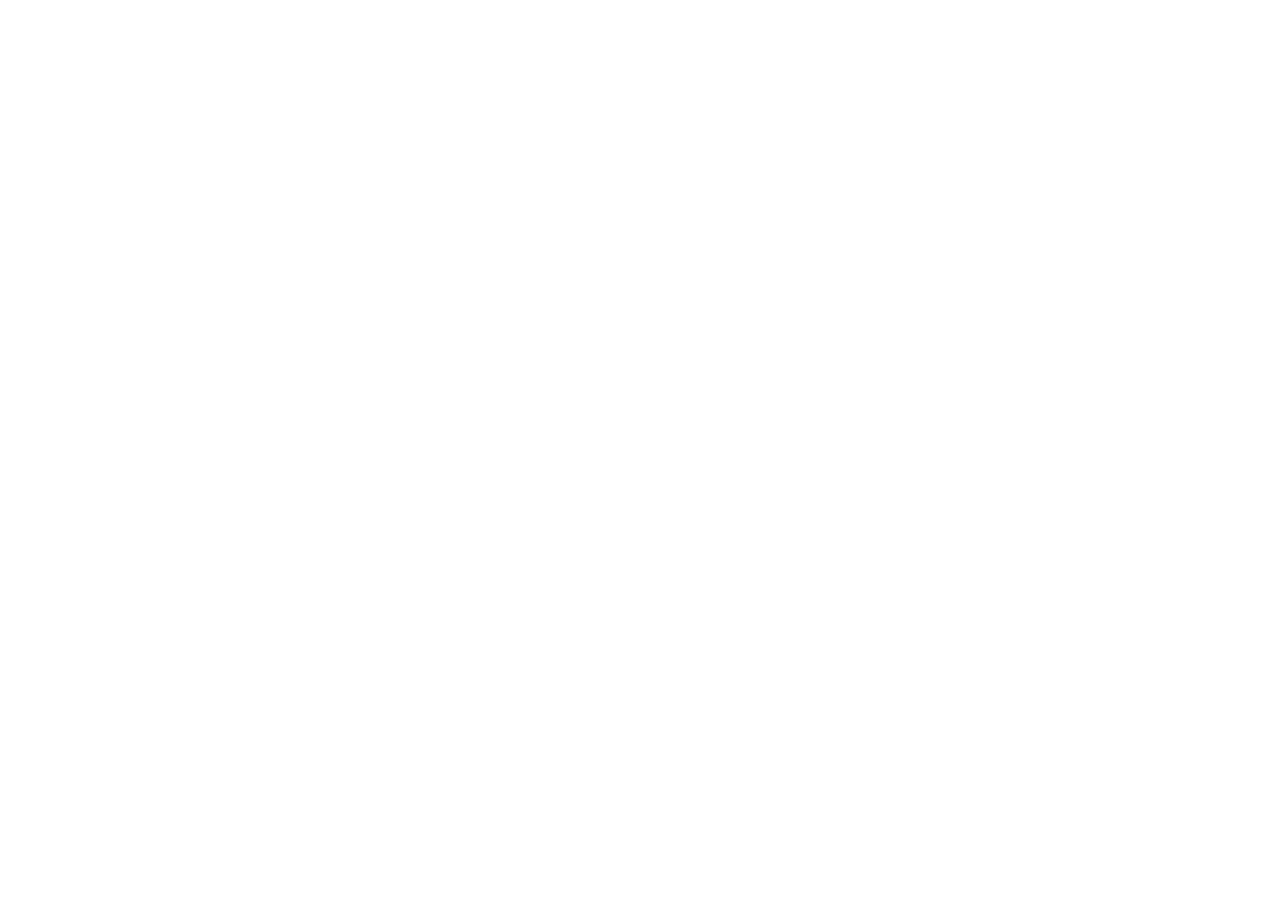
==== recipes/chicken.html @ 3a8e017f "Add new recipes/ directory to hold recipe pages" ====
<!DOCTYPE html>
<html lang="en">
<head>
    <meta charset="UTF-8">
    <meta name="viewport" content="width=device-width, initial-scale=1.0">
    <title>Pan Seared Chicken</title>
</head>
<body>
    
</body>
</html>
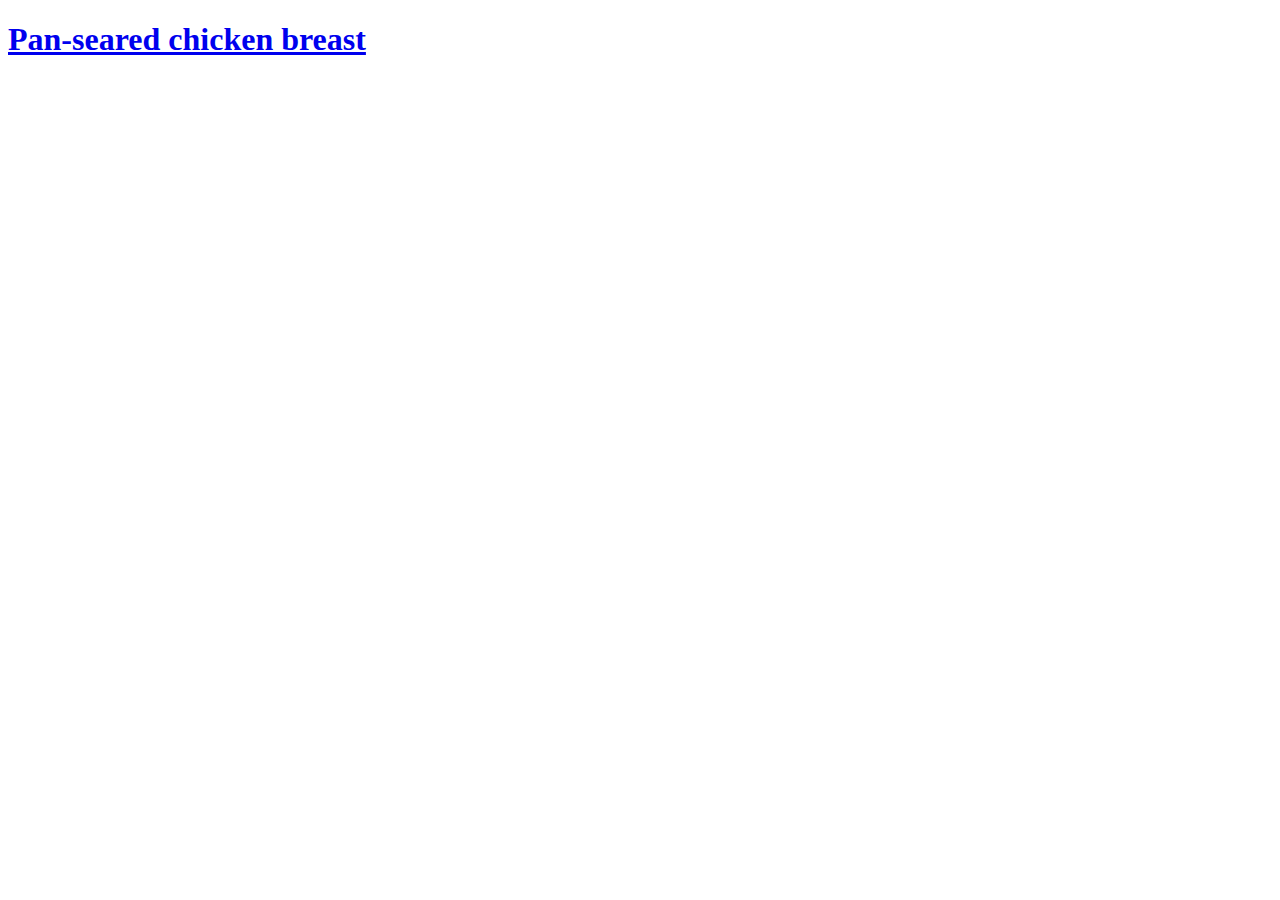
==== commit cc58130f: "Change links on index and recipes/chicken.html" ====
--- a/recipes/chicken.html
+++ b/recipes/chicken.html
@@ -6,6 +6,6 @@
     <title>Pan Seared Chicken</title>
 </head>
 <body>
-    
+    <h1><a href="https://thealmondeater.com/pan-seared-chicken-breast/">Pan-seared chicken breast</a></h1>
 </body>
 </html>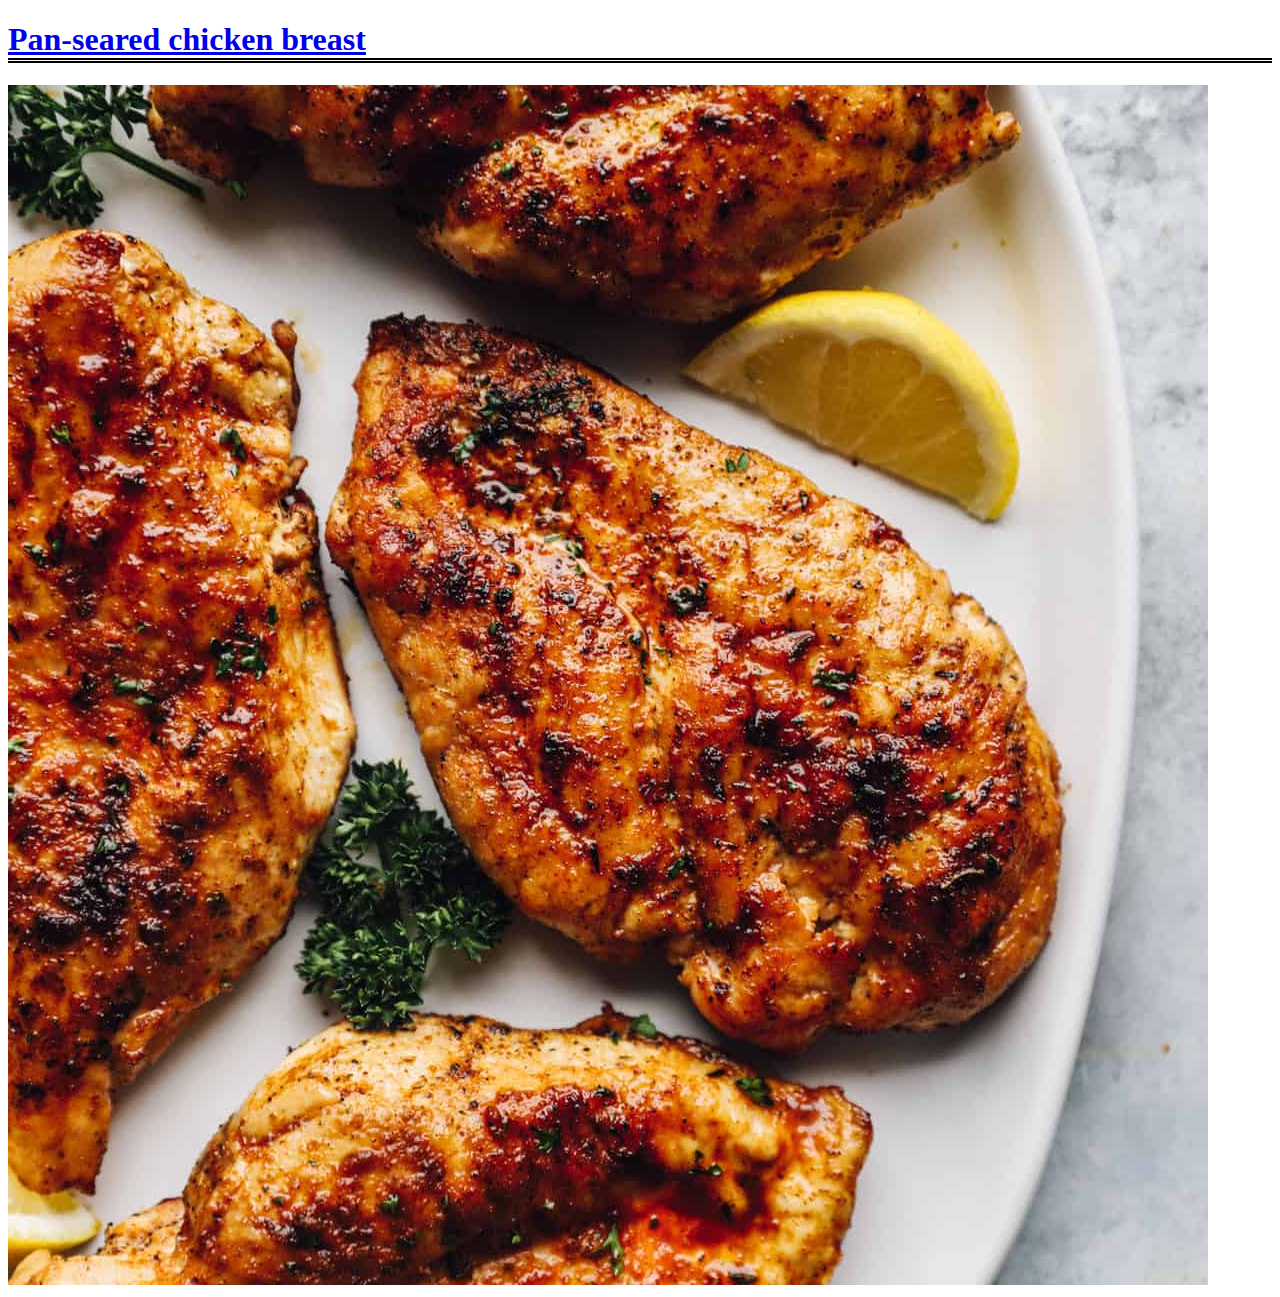
==== commit d5d102a9: "Add new content to recipe pages" ====
--- a/recipes/chicken.html
+++ b/recipes/chicken.html
@@ -6,6 +6,7 @@
     <title>Pan Seared Chicken</title>
 </head>
 <body>
-    <h1><a href="https://thealmondeater.com/pan-seared-chicken-breast/">Pan-seared chicken breast</a></h1>
+    <h1 style="border-bottom-style: double; border-bottom-width: 5px;"><a href="https://thealmondeater.com/pan-seared-chicken-breast/">Pan-seared chicken breast</a></h1>
+    <img src="../images/chicken.jpg"/>
 </body>
 </html>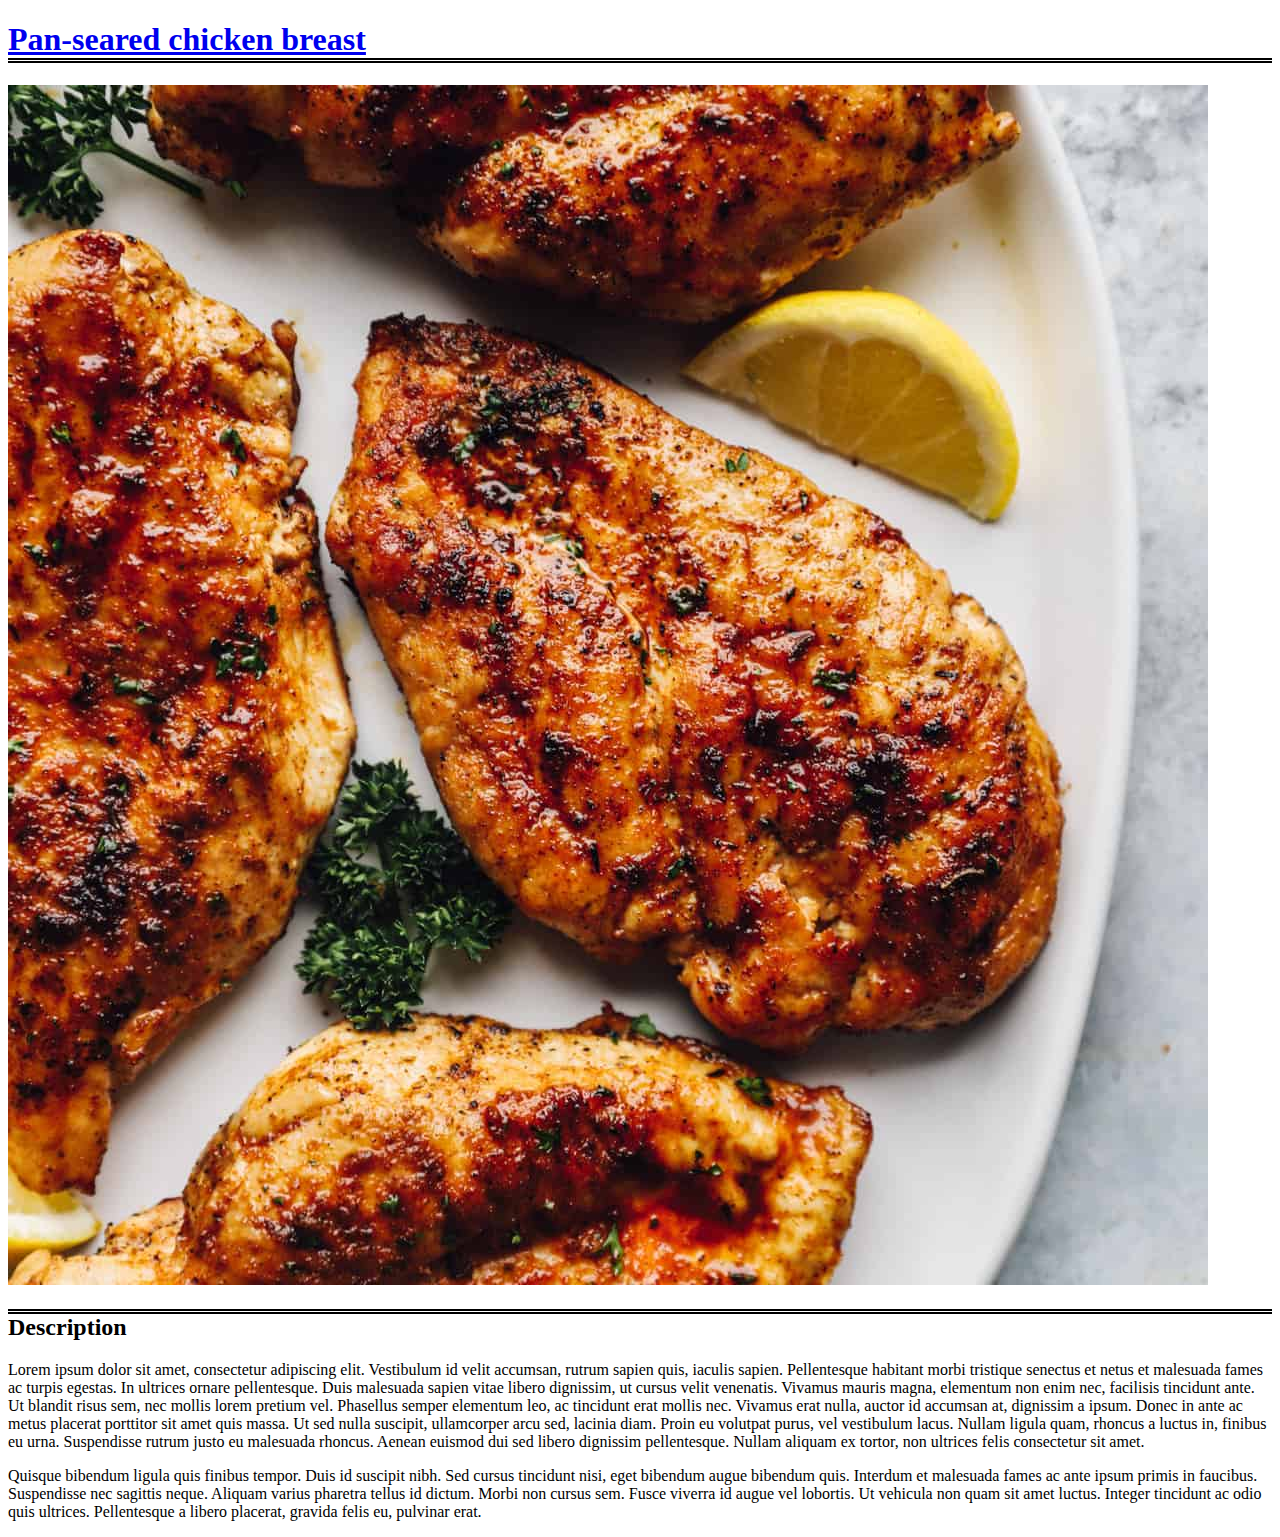
==== commit e9c87ff3: "Add description section to each recipe page" ====
--- a/recipes/chicken.html
+++ b/recipes/chicken.html
@@ -8,5 +8,8 @@
 <body>
     <h1 style="border-bottom-style: double; border-bottom-width: 5px;"><a href="https://thealmondeater.com/pan-seared-chicken-breast/">Pan-seared chicken breast</a></h1>
     <img src="../images/chicken.jpg"/>
+    <h2 style="border-top-style: double; border-top-width: 5px;">Description</h2>
+    <p>Lorem ipsum dolor sit amet, consectetur adipiscing elit. Vestibulum id velit accumsan, rutrum sapien quis, iaculis sapien. Pellentesque habitant morbi tristique senectus et netus et malesuada fames ac turpis egestas. In ultrices ornare pellentesque. Duis malesuada sapien vitae libero dignissim, ut cursus velit venenatis. Vivamus mauris magna, elementum non enim nec, facilisis tincidunt ante. Ut blandit risus sem, nec mollis lorem pretium vel. Phasellus semper elementum leo, ac tincidunt erat mollis nec. Vivamus erat nulla, auctor id accumsan at, dignissim a ipsum. Donec in ante ac metus placerat porttitor sit amet quis massa. Ut sed nulla suscipit, ullamcorper arcu sed, lacinia diam. Proin eu volutpat purus, vel vestibulum lacus. Nullam ligula quam, rhoncus a luctus in, finibus eu urna. Suspendisse rutrum justo eu malesuada rhoncus. Aenean euismod dui sed libero dignissim pellentesque. Nullam aliquam ex tortor, non ultrices felis consectetur sit amet.</p>
+    <p>Quisque bibendum ligula quis finibus tempor. Duis id suscipit nibh. Sed cursus tincidunt nisi, eget bibendum augue bibendum quis. Interdum et malesuada fames ac ante ipsum primis in faucibus. Suspendisse nec sagittis neque. Aliquam varius pharetra tellus id dictum. Morbi non cursus sem. Fusce viverra id augue vel lobortis. Ut vehicula non quam sit amet luctus. Integer tincidunt ac odio quis ultrices. Pellentesque a libero placerat, gravida felis eu, pulvinar erat.</p>
 </body>
 </html>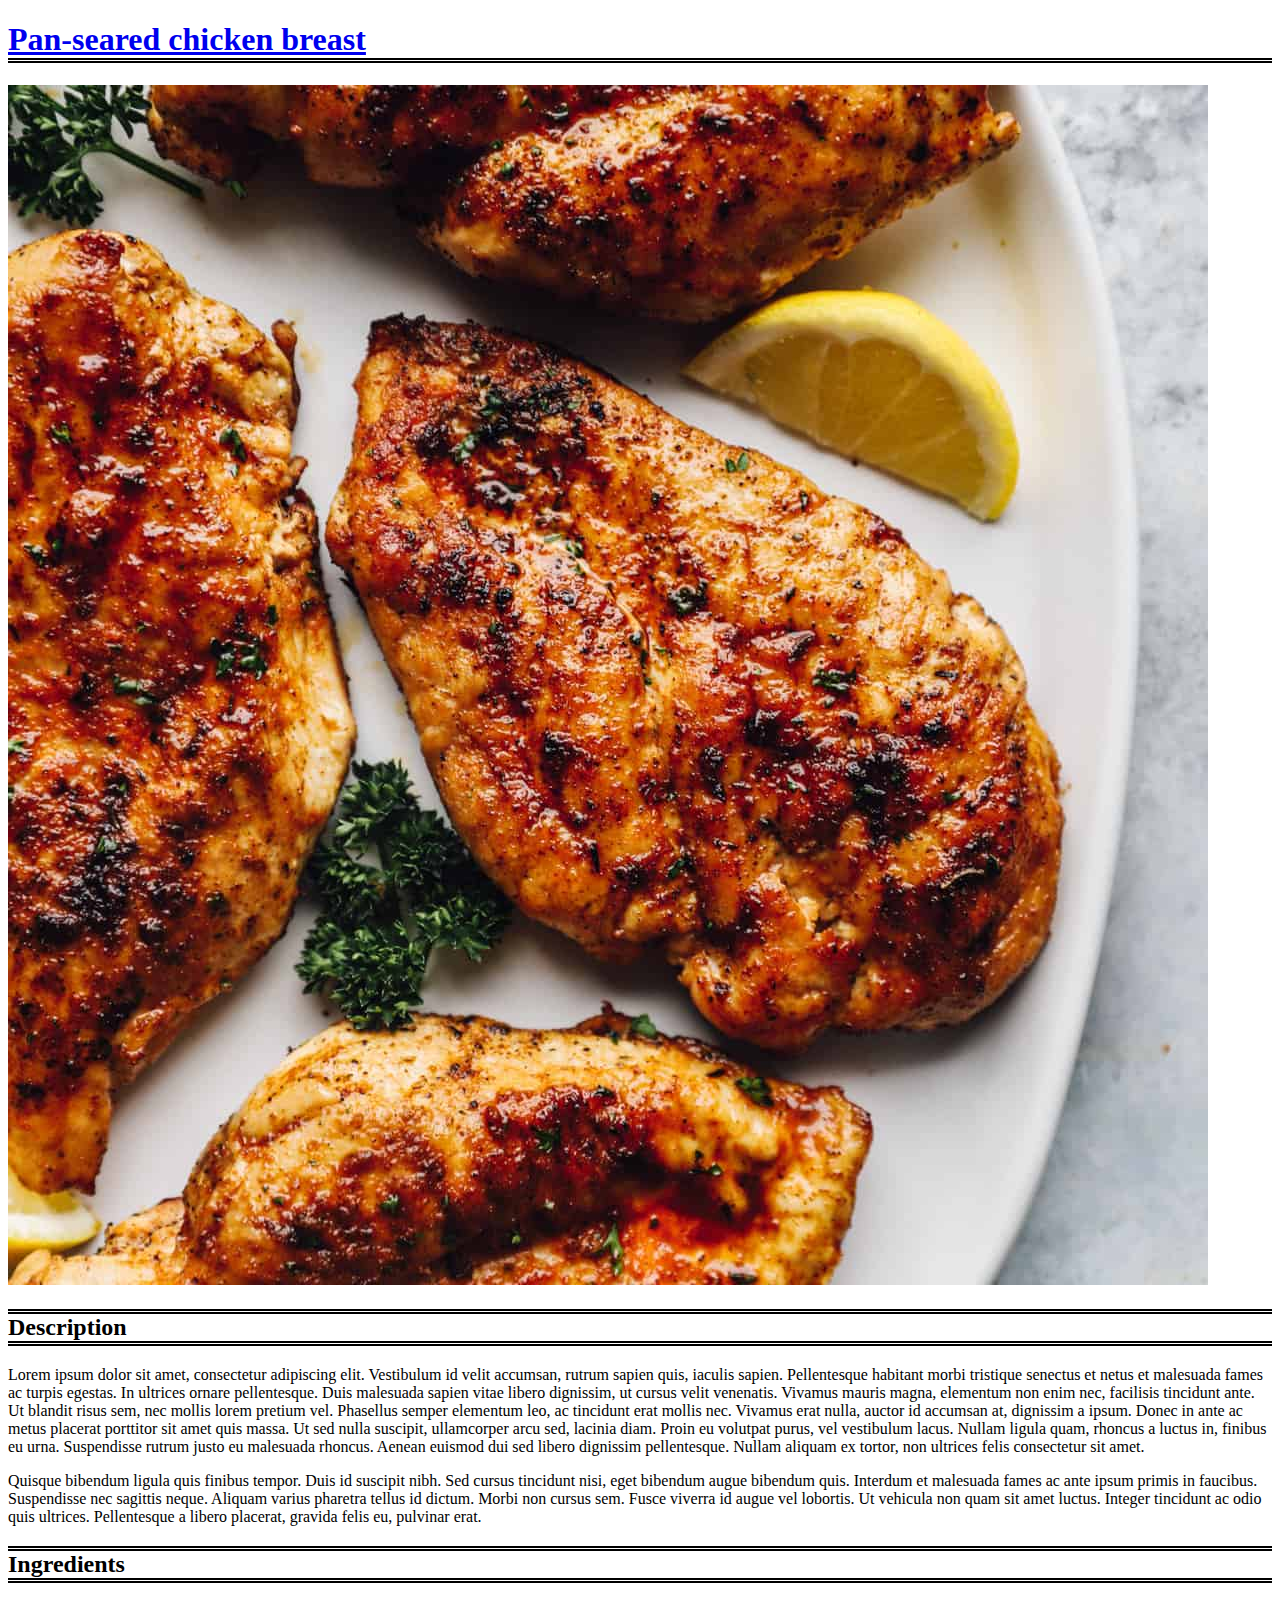
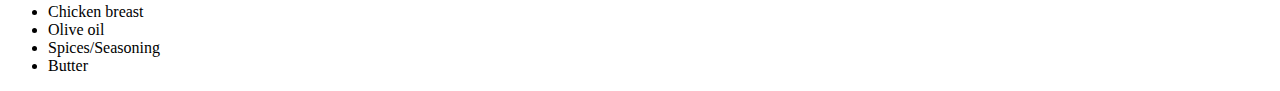
==== commit 0c70abcf: "Add styling and ingredients list to recipes." ====
--- a/recipes/chicken.html
+++ b/recipes/chicken.html
@@ -8,8 +8,17 @@
 <body>
     <h1 style="border-bottom-style: double; border-bottom-width: 5px;"><a href="https://thealmondeater.com/pan-seared-chicken-breast/">Pan-seared chicken breast</a></h1>
     <img src="../images/chicken.jpg"/>
-    <h2 style="border-top-style: double; border-top-width: 5px;">Description</h2>
+    <h2 style="border-top-style: double; border-top-width: 5px; border-bottom-style: double; border-bottom-width: 5px;">Description</h2>
     <p>Lorem ipsum dolor sit amet, consectetur adipiscing elit. Vestibulum id velit accumsan, rutrum sapien quis, iaculis sapien. Pellentesque habitant morbi tristique senectus et netus et malesuada fames ac turpis egestas. In ultrices ornare pellentesque. Duis malesuada sapien vitae libero dignissim, ut cursus velit venenatis. Vivamus mauris magna, elementum non enim nec, facilisis tincidunt ante. Ut blandit risus sem, nec mollis lorem pretium vel. Phasellus semper elementum leo, ac tincidunt erat mollis nec. Vivamus erat nulla, auctor id accumsan at, dignissim a ipsum. Donec in ante ac metus placerat porttitor sit amet quis massa. Ut sed nulla suscipit, ullamcorper arcu sed, lacinia diam. Proin eu volutpat purus, vel vestibulum lacus. Nullam ligula quam, rhoncus a luctus in, finibus eu urna. Suspendisse rutrum justo eu malesuada rhoncus. Aenean euismod dui sed libero dignissim pellentesque. Nullam aliquam ex tortor, non ultrices felis consectetur sit amet.</p>
     <p>Quisque bibendum ligula quis finibus tempor. Duis id suscipit nibh. Sed cursus tincidunt nisi, eget bibendum augue bibendum quis. Interdum et malesuada fames ac ante ipsum primis in faucibus. Suspendisse nec sagittis neque. Aliquam varius pharetra tellus id dictum. Morbi non cursus sem. Fusce viverra id augue vel lobortis. Ut vehicula non quam sit amet luctus. Integer tincidunt ac odio quis ultrices. Pellentesque a libero placerat, gravida felis eu, pulvinar erat.</p>
+    <h2 style="border-top-style: double; border-top-width: 5px; border-bottom-style: double; border-bottom-width: 5px;">Ingredients</h2>
+    <p>
+        <ul>
+            <li>Chicken breast</li>
+            <li>Olive oil</li>
+            <li>Spices/Seasoning</li>
+            <li>Butter</li>
+        </ul>
+    </p>
 </body>
 </html>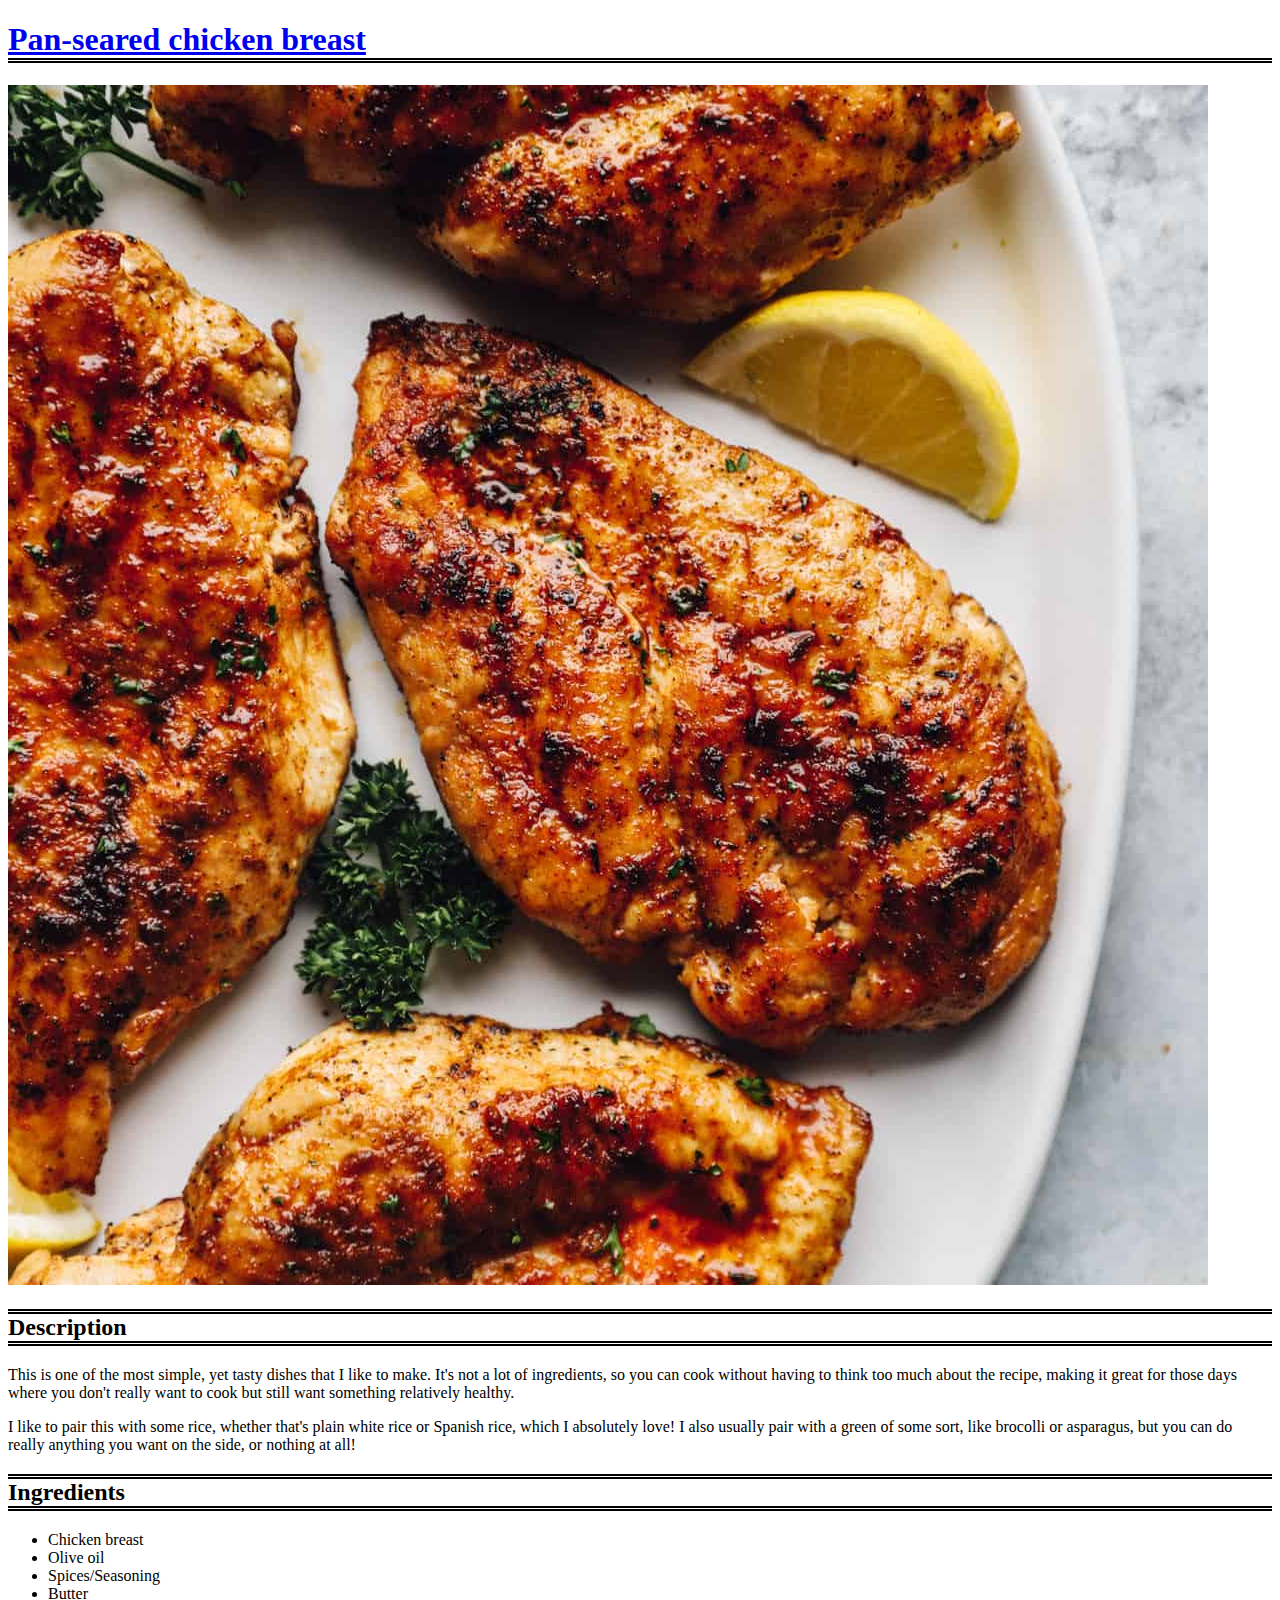
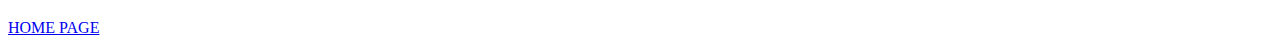
==== commit e0b63a3e: "Add proper description and link back to home page" ====
--- a/recipes/chicken.html
+++ b/recipes/chicken.html
@@ -9,8 +9,15 @@
     <h1 style="border-bottom-style: double; border-bottom-width: 5px;"><a href="https://thealmondeater.com/pan-seared-chicken-breast/">Pan-seared chicken breast</a></h1>
     <img src="../images/chicken.jpg"/>
     <h2 style="border-top-style: double; border-top-width: 5px; border-bottom-style: double; border-bottom-width: 5px;">Description</h2>
-    <p>Lorem ipsum dolor sit amet, consectetur adipiscing elit. Vestibulum id velit accumsan, rutrum sapien quis, iaculis sapien. Pellentesque habitant morbi tristique senectus et netus et malesuada fames ac turpis egestas. In ultrices ornare pellentesque. Duis malesuada sapien vitae libero dignissim, ut cursus velit venenatis. Vivamus mauris magna, elementum non enim nec, facilisis tincidunt ante. Ut blandit risus sem, nec mollis lorem pretium vel. Phasellus semper elementum leo, ac tincidunt erat mollis nec. Vivamus erat nulla, auctor id accumsan at, dignissim a ipsum. Donec in ante ac metus placerat porttitor sit amet quis massa. Ut sed nulla suscipit, ullamcorper arcu sed, lacinia diam. Proin eu volutpat purus, vel vestibulum lacus. Nullam ligula quam, rhoncus a luctus in, finibus eu urna. Suspendisse rutrum justo eu malesuada rhoncus. Aenean euismod dui sed libero dignissim pellentesque. Nullam aliquam ex tortor, non ultrices felis consectetur sit amet.</p>
-    <p>Quisque bibendum ligula quis finibus tempor. Duis id suscipit nibh. Sed cursus tincidunt nisi, eget bibendum augue bibendum quis. Interdum et malesuada fames ac ante ipsum primis in faucibus. Suspendisse nec sagittis neque. Aliquam varius pharetra tellus id dictum. Morbi non cursus sem. Fusce viverra id augue vel lobortis. Ut vehicula non quam sit amet luctus. Integer tincidunt ac odio quis ultrices. Pellentesque a libero placerat, gravida felis eu, pulvinar erat.</p>
+    <p>
+        This is one of the most simple, yet tasty dishes that I like to make. It's not a lot of ingredients, so you can cook without having to 
+        think too much about the recipe, making it great for those days where you don't really want to cook but still want something relatively
+        healthy.
+    </p>
+    <p>
+        I like to pair this with some rice, whether that's plain white rice or Spanish rice, which I absolutely love! I also usually pair with
+        a green of some sort, like brocolli or asparagus, but you can do really anything you want on the side, or nothing at all!
+    </p>
     <h2 style="border-top-style: double; border-top-width: 5px; border-bottom-style: double; border-bottom-width: 5px;">Ingredients</h2>
     <p>
         <ul>
@@ -20,5 +27,6 @@
             <li>Butter</li>
         </ul>
     </p>
+    <footer><a href="../index.html">HOME PAGE</a></footer>
 </body>
 </html>